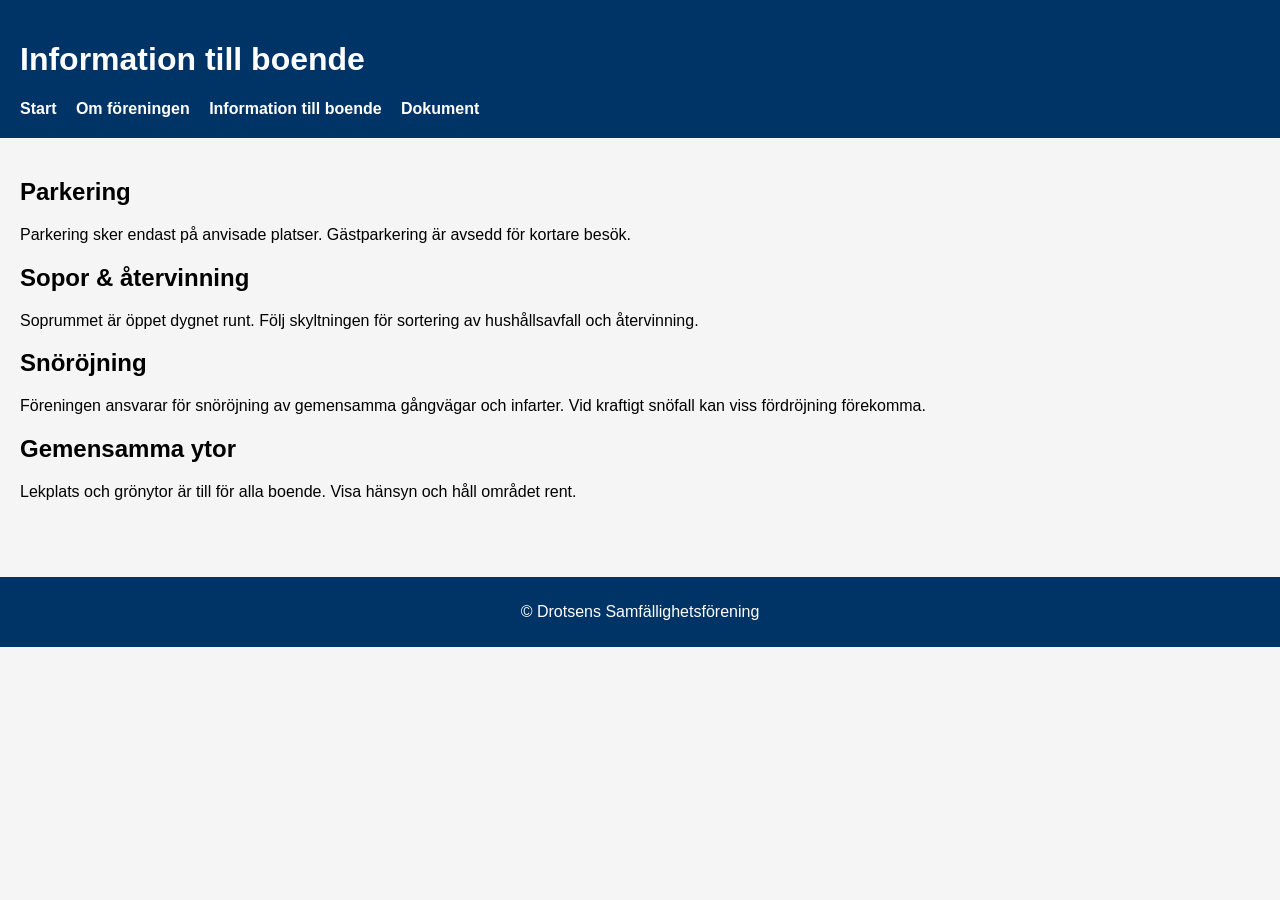
==== boendeinfo.html @ 816b70e7 "Add boendeinfo.html with resident information" ====
<!DOCTYPE html>
<html lang="sv">
<head>
    <meta charset="UTF-8">
    <title>Information till boende – Drotsens Samfällighetsförening</title>
    <link rel="stylesheet" href="css/style.css">
</head>
<body>
    <header>
        <h1>Information till boende</h1>
        <nav>
            <a href="index.html">Start</a>
            <a href="om.html">Om föreningen</a>
            <a href="boendeinfo.html">Information till boende</a>
            <a href="dokument.html">Dokument</a>
        </nav>
    </header>

    <main>
        <h2>Parkering</h2>
        <p>
            Parkering sker endast på anvisade platser. Gästparkering är avsedd för kortare besök.
        </p>

        <h2>Sopor & återvinning</h2>
        <p>
            Soprummet är öppet dygnet runt. Följ skyltningen för sortering av hushållsavfall och återvinning.
        </p>

        <h2>Snöröjning</h2>
        <p>
            Föreningen ansvarar för snöröjning av gemensamma gångvägar och infarter. Vid kraftigt snöfall kan viss fördröjning förekomma.
        </p>

        <h2>Gemensamma ytor</h2>
        <p>
            Lekplats och grönytor är till för alla boende. Visa hänsyn och håll området rent.
        </p>
    </main>

    <footer>
        <p>© Drotsens Samfällighetsförening</p>
    </footer>
</body>
</html>
---- css/style.css ----
body {
    font-family: Arial, sans-serif;
    margin: 0;
    padding: 0;
    background: #f5f5f5;
}

header {
    background: #003366;
    color: white;
    padding: 20px;
}

nav a {
    color: white;
    margin-right: 15px;
    text-decoration: none;
    font-weight: bold;
}

main {
    padding: 20px;
}

footer {
    background: #003366;
    color: white;
    text-align: center;
    padding: 10px;
    margin-top: 40px;
}
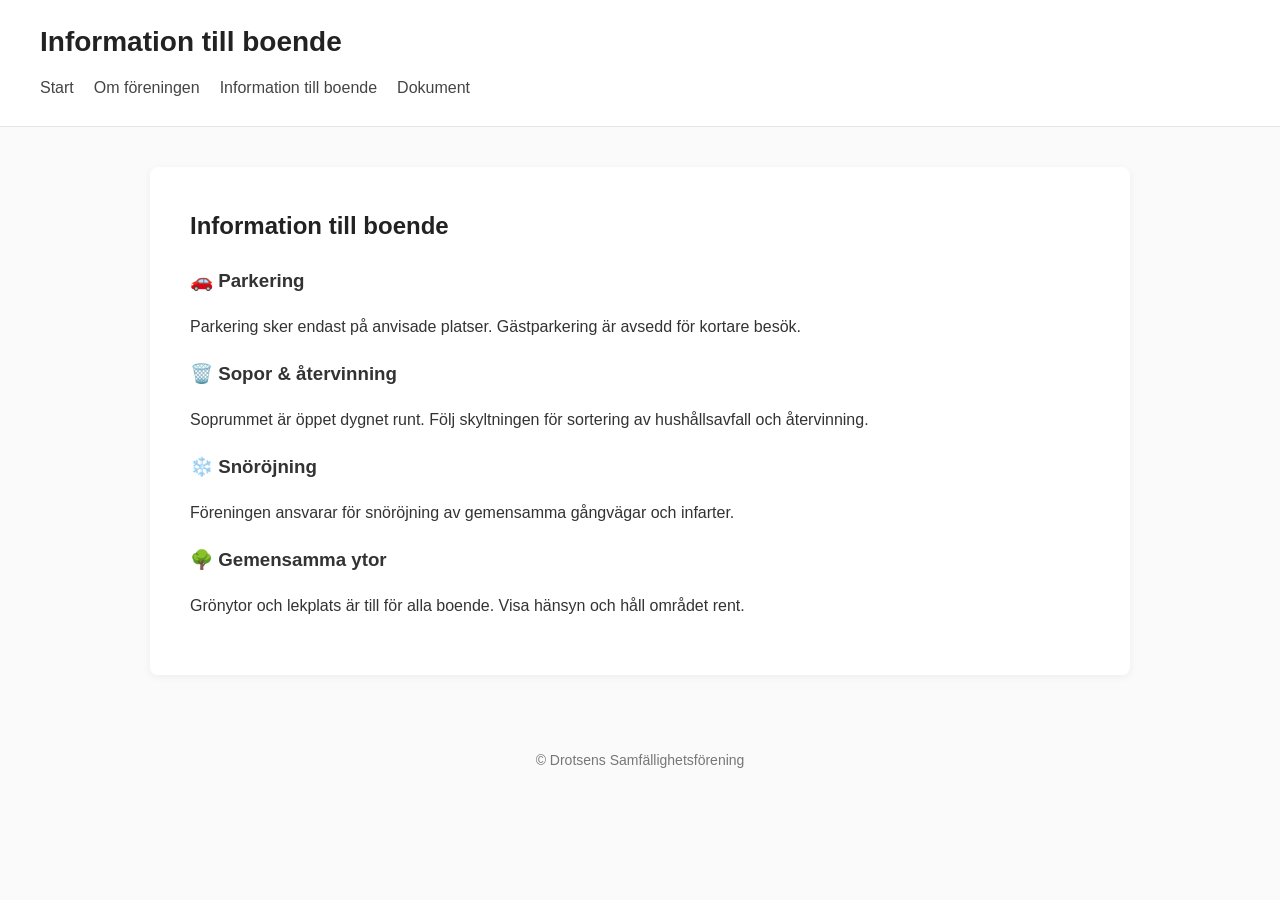
==== commit 7517d56b: "Refactor boendeinfo.html for improved structure" ====
--- a/boendeinfo.html
+++ b/boendeinfo.html
@@ -17,26 +17,30 @@
     </header>
 
     <main>
-        <h2>Parkering</h2>
-        <p>
-            Parkering sker endast på anvisade platser. Gästparkering är avsedd för kortare besök.
-        </p>
+    <h2>Information till boende</h2>
 
-        <h2>Sopor & återvinning</h2>
-        <p>
-            Soprummet är öppet dygnet runt. Följ skyltningen för sortering av hushållsavfall och återvinning.
-        </p>
+    <div class="info-grid">
+        <div class="info-box">
+            <h3>🚗 Parkering</h3>
+            <p>Parkering sker endast på anvisade platser. Gästparkering är avsedd för kortare besök.</p>
+        </div>
 
-        <h2>Snöröjning</h2>
-        <p>
-            Föreningen ansvarar för snöröjning av gemensamma gångvägar och infarter. Vid kraftigt snöfall kan viss fördröjning förekomma.
-        </p>
+        <div class="info-box">
+            <h3>🗑️ Sopor & återvinning</h3>
+            <p>Soprummet är öppet dygnet runt. Följ skyltningen för sortering av hushållsavfall och återvinning.</p>
+        </div>
 
-        <h2>Gemensamma ytor</h2>
-        <p>
-            Lekplats och grönytor är till för alla boende. Visa hänsyn och håll området rent.
-        </p>
-    </main>
+        <div class="info-box">
+            <h3>❄️ Snöröjning</h3>
+            <p>Föreningen ansvarar för snöröjning av gemensamma gångvägar och infarter.</p>
+        </div>
+
+        <div class="info-box">
+            <h3>🌳 Gemensamma ytor</h3>
+            <p>Grönytor och lekplats är till för alla boende. Visa hänsyn och håll området rent.</p>
+        </div>
+    </div>
+</main>
 
     <footer>
         <p>© Drotsens Samfällighetsförening</p>
--- a/css/style.css
+++ b/css/style.css
@@ -1,31 +1,91 @@
+/* Grundstil */
 body {
-    font-family: Arial, sans-serif;
+    font-family: "Segoe UI", Roboto, Arial, sans-serif;
     margin: 0;
     padding: 0;
-    background: #f5f5f5;
+    background: #fafafa;
+    color: #333;
+    line-height: 1.6;
 }
 
+/* Header */
 header {
-    background: #003366;
-    color: white;
-    padding: 20px;
+    background: white;
+    padding: 20px 40px;
+    border-bottom: 1px solid #e5e5e5;
+    display: flex;
+    flex-direction: column;
+    align-items: flex-start;
+}
+
+header h1 {
+    margin: 0 0 10px 0;
+    font-size: 28px;
+    font-weight: 600;
+    color: #222;
+}
+
+/* Navigation */
+nav {
+    display: flex;
+    gap: 20px;
 }
 
 nav a {
-    color: white;
-    margin-right: 15px;
     text-decoration: none;
-    font-weight: bold;
+    color: #444;
+    font-weight: 500;
+    padding-bottom: 4px;
+    transition: color 0.2s, border-color 0.2s;
+    border-bottom: 2px solid transparent;
 }
 
-main {
-    padding: 20px;
+nav a:hover {
+    color: #0066cc;
+    border-bottom: 2px solid #0066cc;
 }
 
+/* Main content */
+main {
+    max-width: 900px;
+    margin: 40px auto;
+    padding: 0 20px;
+    background: white;
+    border-radius: 8px;
+    padding: 40px;
+    box-shadow: 0 2px 8px rgba(0,0,0,0.05);
+}
+
+main h2 {
+    margin-top: 0;
+    font-size: 24px;
+    color: #222;
+}
+
+/* Footer */
 footer {
-    background: #003366;
+    text-align: center;
+    padding: 20px;
+    margin-top: 40px;
+    color: #777;
+    font-size: 14px;
+}
+/* Hero section */
+.hero {
+    background: linear-gradient(135deg, #0066cc, #0099ff);
     color: white;
+    padding: 80px 40px;
+    border-radius: 10px;
     text-align: center;
-    padding: 10px;
-    margin-top: 40px;
+    margin-bottom: 40px;
 }
+
+.hero h2 {
+    font-size: 32px;
+    margin-bottom: 10px;
+}
+
+.hero p {
+    font-size: 18px;
+    opacity: 0.9;
+}
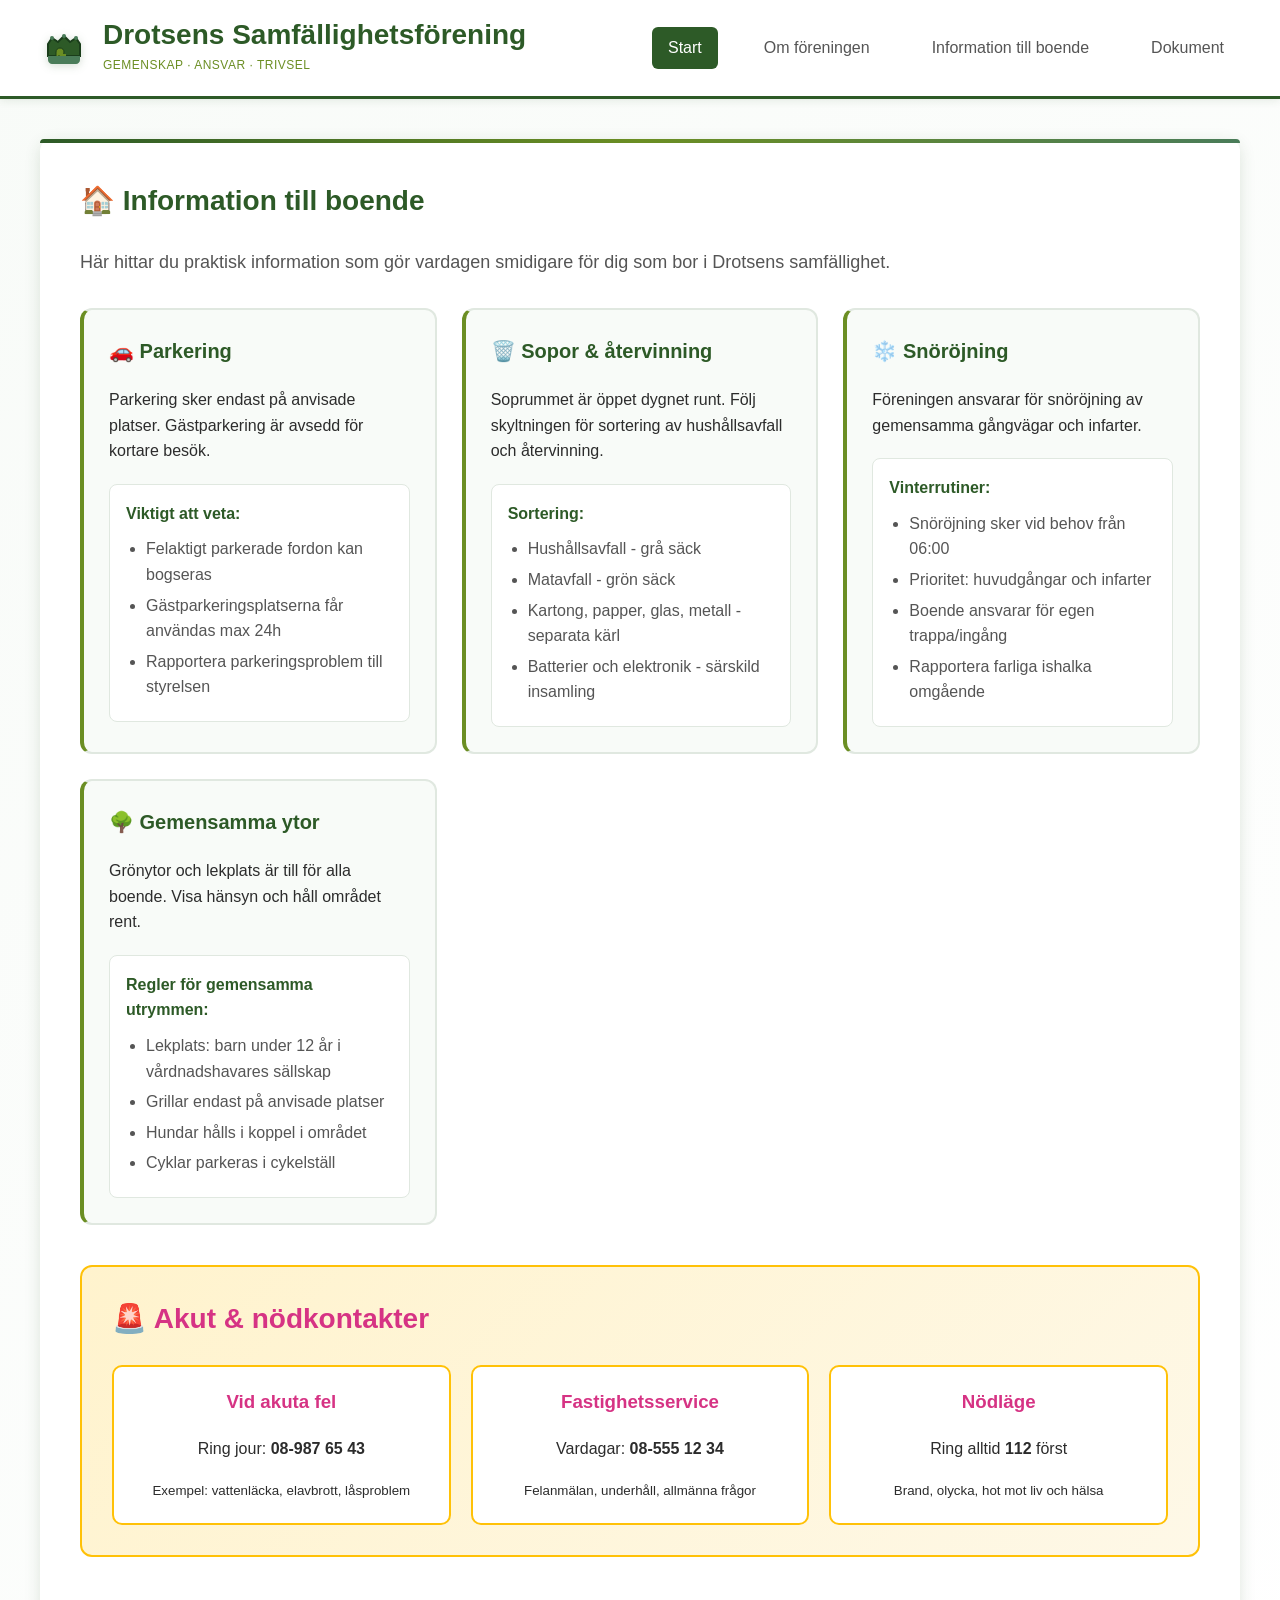
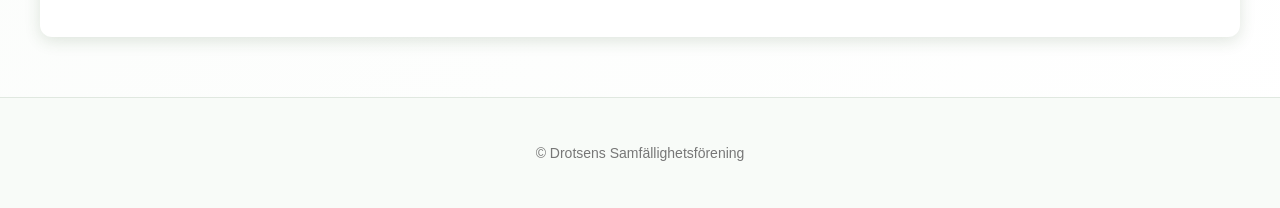
==== commit b1ebb033: "Enhance website layout and content for Drotsens Samfällighetsförening - Updated header structure acr" ====
--- a/boendeinfo.html
+++ b/boendeinfo.html
@@ -7,40 +7,117 @@
 </head>
 <body>
     <header>
-        <h1>Information till boende</h1>
-        <nav>
-            <a href="index.html">Start</a>
-            <a href="om.html">Om föreningen</a>
-            <a href="boendeinfo.html">Information till boende</a>
-            <a href="dokument.html">Dokument</a>
-        </nav>
+        <div class="header-content">
+            <div class="logo">
+                <svg width="48" height="48" viewBox="0 0 48 48" fill="none" xmlns="http://www.w3.org/2000/svg">
+                    <!-- Krona (symbol för kunglig drots) -->
+                    <path d="M8 20L12 14L18 18L24 12L30 18L36 14L40 20V32H8V20Z" fill="#2d5a27" stroke="#1a3d1a" stroke-width="2"/>
+                    <circle cx="12" cy="14" r="2" fill="#4a7c59"/>
+                    <circle cx="24" cy="12" r="2" fill="#4a7c59"/>
+                    <circle cx="36" cy="14" r="2" fill="#4a7c59"/>
+                    <!-- Nyckel (symbol för förvaltarskap) -->
+                    <path d="M16 28C16 26 17.5 24 20 24C22.5 24 24 26 24 28C24 30 22.5 32 20 32H18V34H16V32C16 30 16 30 16 28Z" fill="#6b8e23" stroke="#1a3d1a" stroke-width="1"/>
+                    <rect x="20" y="30" width="6" height="2" fill="#6b8e23"/>
+                    <rect x="20" y="33" width="4" height="2" fill="#6b8e23"/>
+                    <!-- Dekorativa element -->
+                    <path d="M8 32H40V36C40 38 38 40 36 40H12C10 40 8 38 8 36V32Z" fill="#4a7c59"/>
+                </svg>
+                <div class="logo-text">
+                    <h1>Drotsens Samfällighetsförening</h1>
+                    <span class="logo-tagline">Gemenskap · Ansvar · Trivsel</span>
+                </div>
+            </div>
+            <nav>
+                <a href="index.html">Start</a>
+                <a href="om.html">Om föreningen</a>
+                <a href="boendeinfo.html">Information till boende</a>
+                <a href="dokument.html">Dokument</a>
+            </nav>
+        </div>
     </header>
 
     <main>
-    <h2>Information till boende</h2>
+        <h2>🏠 Information till boende</h2>
+        <p class="intro-text">Här hittar du praktisk information som gör vardagen smidigare för dig som bor i Drotsens samfällighet.</p>
 
-    <div class="info-grid">
-        <div class="info-box">
-            <h3>🚗 Parkering</h3>
-            <p>Parkering sker endast på anvisade platser. Gästparkering är avsedd för kortare besök.</p>
+        <div class="info-grid">
+            <div class="info-box enhanced">
+                <h3>🚗 Parkering</h3>
+                <p>Parkering sker endast på anvisade platser. Gästparkering är avsedd för kortare besök.</p>
+                <div class="info-details">
+                    <strong>Viktigt att veta:</strong>
+                    <ul>
+                        <li>Felaktigt parkerade fordon kan bogseras</li>
+                        <li>Gästparkeringsplatserna får användas max 24h</li>
+                        <li>Rapportera parkeringsproblem till styrelsen</li>
+                    </ul>
+                </div>
+            </div>
+
+            <div class="info-box enhanced">
+                <h3>🗑️ Sopor & återvinning</h3>
+                <p>Soprummet är öppet dygnet runt. Följ skyltningen för sortering av hushållsavfall och återvinning.</p>
+                <div class="info-details">
+                    <strong>Sortering:</strong>
+                    <ul>
+                        <li>Hushållsavfall - grå säck</li>
+                        <li>Matavfall - grön säck</li>
+                        <li>Kartong, papper, glas, metall - separata kärl</li>
+                        <li>Batterier och elektronik - särskild insamling</li>
+                    </ul>
+                </div>
+            </div>
+
+            <div class="info-box enhanced">
+                <h3>❄️ Snöröjning</h3>
+                <p>Föreningen ansvarar för snöröjning av gemensamma gångvägar och infarter.</p>
+                <div class="info-details">
+                    <strong>Vinterrutiner:</strong>
+                    <ul>
+                        <li>Snöröjning sker vid behov från 06:00</li>
+                        <li>Prioritet: huvudgångar och infarter</li>
+                        <li>Boende ansvarar för egen trappa/ingång</li>
+                        <li>Rapportera farliga ishalka omgående</li>
+                    </ul>
+                </div>
+            </div>
+
+            <div class="info-box enhanced">
+                <h3>🌳 Gemensamma ytor</h3>
+                <p>Grönytor och lekplats är till för alla boende. Visa hänsyn och håll området rent.</p>
+                <div class="info-details">
+                    <strong>Regler för gemensamma utrymmen:</strong>
+                    <ul>
+                        <li>Lekplats: barn under 12 år i vårdnadshavares sällskap</li>
+                        <li>Grillar endast på anvisade platser</li>
+                        <li>Hundar hålls i koppel i området</li>
+                        <li>Cyklar parkeras i cykelställ</li>
+                    </ul>
+                </div>
+            </div>
         </div>
 
-        <div class="info-box">
-            <h3>🗑️ Sopor & återvinning</h3>
-            <p>Soprummet är öppet dygnet runt. Följ skyltningen för sortering av hushållsavfall och återvinning.</p>
-        </div>
-
-        <div class="info-box">
-            <h3>❄️ Snöröjning</h3>
-            <p>Föreningen ansvarar för snöröjning av gemensamma gångvägar och infarter.</p>
-        </div>
-
-        <div class="info-box">
-            <h3>🌳 Gemensamma ytor</h3>
-            <p>Grönytor och lekplats är till för alla boende. Visa hänsyn och håll området rent.</p>
-        </div>
-    </div>
-</main>
+        <section class="emergency-info">
+            <h2>🚨 Akut & nödkontakter</h2>
+            <div class="emergency-grid">
+                <div class="emergency-card">
+                    <h3>Vid akuta fel</h3>
+                    <p>Ring jour: <strong>08-987 65 43</strong></p>
+                    <small>Exempel: vattenläcka, elavbrott, låsproblem</small>
+                </div>
+                <div class="emergency-card">
+                    <h3>Fastighetsservice</h3>
+                    <p>Vardagar: <strong>08-555 12 34</strong></p>
+                    <small>Felanmälan, underhåll, allmänna frågor</small>
+                </div>
+                <div class="emergency-card">
+                    <h3>Nödläge</h3>
+                    <p>Ring alltid <strong>112</strong> först</p>
+                    <small>Brand, olycka, hot mot liv och hälsa</small>
+                </div>
+            </div>
+        </section>
+    </main>
 
     <footer>
         <p>© Drotsens Samfällighetsförening</p>
--- a/css/style.css
+++ b/css/style.css
@@ -1,91 +1,615 @@
+/* Modern grön färgprofil för Drotsens Samfällighetsförening */
+:root {
+    --primary-green: #2d5a27;
+    --secondary-green: #4a7c59;
+    --accent-green: #6b8e23;
+    --light-green: #f0f8f0;
+    --very-light-green: #f8fbf8;
+    --dark-green: #1a3d1a;
+    --text-dark: #2c2c2c;
+    --text-medium: #555;
+    --text-light: #777;
+    --border-color: #e0e8e0;
+    --shadow-light: 0 2px 8px rgba(45, 90, 39, 0.1);
+    --shadow-medium: 0 4px 16px rgba(45, 90, 39, 0.15);
+}
+
 /* Grundstil */
+* {
+    box-sizing: border-box;
+}
+
 body {
-    font-family: "Segoe UI", Roboto, Arial, sans-serif;
+    font-family: "Segoe UI", -apple-system, BlinkMacSystemFont, Roboto, "Helvetica Neue", Arial, sans-serif;
     margin: 0;
     padding: 0;
-    background: #fafafa;
-    color: #333;
+    background: linear-gradient(135deg, var(--very-light-green) 0%, white 100%);
+    color: var(--text-dark);
     line-height: 1.6;
-}
-
-/* Header */
+    min-height: 100vh;
+}
+
+/* Modern Header med logotyp */
 header {
     background: white;
     padding: 20px 40px;
-    border-bottom: 1px solid #e5e5e5;
+    border-bottom: 3px solid var(--primary-green);
+    box-shadow: var(--shadow-light);
+    position: sticky;
+    top: 0;
+    z-index: 100;
+}
+
+.header-content {
+    max-width: 1200px;
+    margin: 0 auto;
     display: flex;
-    flex-direction: column;
-    align-items: flex-start;
-}
-
-header h1 {
-    margin: 0 0 10px 0;
+    justify-content: space-between;
+    align-items: center;
+    flex-wrap: wrap;
+    gap: 20px;
+}
+
+.logo {
+    display: flex;
+    align-items: center;
+    gap: 15px;
+}
+
+.logo svg {
+    flex-shrink: 0;
+    filter: drop-shadow(0 2px 4px rgba(45, 90, 39, 0.2));
+}
+
+.logo-text h1 {
+    margin: 0;
     font-size: 28px;
-    font-weight: 600;
-    color: #222;
+    font-weight: 700;
+    color: var(--primary-green);
+    line-height: 1.1;
+}
+
+.logo-tagline {
+    font-size: 12px;
+    color: var(--accent-green);
+    font-weight: 500;
+    letter-spacing: 0.5px;
+    text-transform: uppercase;
 }
 
 /* Navigation */
 nav {
     display: flex;
-    gap: 20px;
+    gap: 30px;
+    align-items: center;
 }
 
 nav a {
     text-decoration: none;
-    color: #444;
+    color: var(--text-medium);
     font-weight: 500;
-    padding-bottom: 4px;
-    transition: color 0.2s, border-color 0.2s;
-    border-bottom: 2px solid transparent;
+    padding: 8px 16px;
+    border-radius: 6px;
+    transition: all 0.3s ease;
+    position: relative;
 }
 
 nav a:hover {
-    color: #0066cc;
-    border-bottom: 2px solid #0066cc;
+    color: var(--primary-green);
+    background: var(--light-green);
+    transform: translateY(-1px);
+}
+
+nav a[href*="index.html"] {
+    background: var(--primary-green);
+    color: white;
+}
+
+nav a[href*="index.html"]:hover {
+    background: var(--secondary-green);
+    color: white;
 }
 
 /* Main content */
 main {
-    max-width: 900px;
+    max-width: 1200px;
     margin: 40px auto;
     padding: 0 20px;
     background: white;
-    border-radius: 8px;
+    border-radius: 12px;
     padding: 40px;
-    box-shadow: 0 2px 8px rgba(0,0,0,0.05);
+    box-shadow: var(--shadow-medium);
+    position: relative;
+}
+
+main::before {
+    content: '';
+    position: absolute;
+    top: 0;
+    left: 0;
+    right: 0;
+    height: 4px;
+    background: linear-gradient(90deg, var(--primary-green), var(--accent-green), var(--secondary-green));
+    border-radius: 12px 12px 0 0;
 }
 
 main h2 {
     margin-top: 0;
+    font-size: 28px;
+    color: var(--primary-green);
+    font-weight: 700;
+}
+
+.intro-text {
+    font-size: 18px;
+    color: var(--text-medium);
+    margin-bottom: 30px;
+    line-height: 1.7;
+}
+
+/* Hero section */
+.hero {
+    background: linear-gradient(135deg, var(--primary-green) 0%, var(--secondary-green) 100%);
+    color: white;
+    padding: 60px 40px;
+    border-radius: 12px;
+    text-align: center;
+    margin-bottom: 40px;
+    position: relative;
+    overflow: hidden;
+}
+
+.hero::before {
+    content: '';
+    position: absolute;
+    top: -50%;
+    left: -50%;
+    width: 200%;
+    height: 200%;
+    background: radial-gradient(circle, rgba(255,255,255,0.1) 0%, transparent 70%);
+    animation: float 6s ease-in-out infinite;
+}
+
+@keyframes float {
+    0%, 100% { transform: translate(-50%, -50%) rotate(0deg); }
+    50% { transform: translate(-50%, -50%) rotate(180deg); }
+}
+
+.hero h2 {
+    font-size: 36px;
+    margin-bottom: 15px;
+    color: white;
+    position: relative;
+    z-index: 1;
+}
+
+.hero p {
+    font-size: 20px;
+    opacity: 0.95;
+    position: relative;
+    z-index: 1;
+}
+
+/* Snabblänkar */
+.quick-links {
+    margin: 50px 0;
+}
+
+.link-grid {
+    display: grid;
+    grid-template-columns: repeat(auto-fit, minmax(280px, 1fr));
+    gap: 20px;
+    margin-top: 20px;
+}
+
+.link-card {
+    display: block;
+    text-decoration: none;
+    background: var(--very-light-green);
+    padding: 25px;
+    border-radius: 12px;
+    border: 2px solid var(--border-color);
+    transition: all 0.3s ease;
+    position: relative;
+    overflow: hidden;
+}
+
+.link-card::before {
+    content: '';
+    position: absolute;
+    top: 0;
+    left: 0;
+    width: 100%;
+    height: 4px;
+    background: var(--accent-green);
+    transform: scaleX(0);
+    transition: transform 0.3s ease;
+}
+
+.link-card:hover {
+    transform: translateY(-5px);
+    box-shadow: var(--shadow-medium);
+    border-color: var(--secondary-green);
+}
+
+.link-card:hover::before {
+    transform: scaleX(1);
+}
+
+.link-icon {
+    font-size: 32px;
+    margin-bottom: 15px;
+}
+
+.link-card h3 {
+    margin: 0 0 10px 0;
+    color: var(--primary-green);
+    font-size: 20px;
+}
+
+.link-card p {
+    margin: 0;
+    color: var(--text-medium);
+    line-height: 1.5;
+}
+
+/* Kontakt sektioner */
+.contact-section, .contact-highlight {
+    background: var(--light-green);
+    padding: 40px;
+    border-radius: 12px;
+    margin: 40px 0;
+}
+
+.contact-grid, .contact-options {
+    display: grid;
+    grid-template-columns: repeat(auto-fit, minmax(280px, 1fr));
+    gap: 25px;
+    margin-top: 25px;
+}
+
+.contact-card, .contact-option {
+    background: white;
+    padding: 25px;
+    border-radius: 10px;
+    border: 1px solid var(--border-color);
+    box-shadow: var(--shadow-light);
+    transition: transform 0.2s ease;
+}
+
+.contact-card:hover, .contact-option:hover {
+    transform: translateY(-2px);
+}
+
+.contact-card h3 {
+    margin-top: 0;
+    color: var(--primary-green);
+    font-size: 18px;
+}
+
+.contact-option {
+    display: flex;
+    align-items: center;
+    gap: 15px;
+}
+
+.contact-icon {
     font-size: 24px;
-    color: #222;
+}
+
+/* Info grid förbättrad */
+.info-grid {
+    display: grid;
+    grid-template-columns: repeat(auto-fit, minmax(320px, 1fr));
+    gap: 25px;
+    margin-top: 30px;
+}
+
+.info-box {
+    background: var(--very-light-green);
+    padding: 25px;
+    border-radius: 12px;
+    border: 2px solid var(--border-color);
+    transition: all 0.3s ease;
+    position: relative;
+}
+
+.info-box:hover {
+    border-color: var(--secondary-green);
+    transform: translateY(-3px);
+    box-shadow: var(--shadow-medium);
+}
+
+.info-box h3 {
+    margin-top: 0;
+    font-size: 20px;
+    color: var(--primary-green);
+}
+
+.info-box.enhanced {
+    border-left: 4px solid var(--accent-green);
+}
+
+.info-details {
+    margin-top: 20px;
+    padding: 16px;
+    background: white;
+    border-radius: 8px;
+    border: 1px solid var(--border-color);
+}
+
+.info-details strong {
+    color: var(--primary-green);
+}
+
+.info-details ul {
+    margin: 10px 0 0 0;
+    padding-left: 20px;
+}
+
+.info-details li {
+    margin: 5px 0;
+    color: var(--text-medium);
+}
+
+/* Dokument sektioner */
+.document-sections {
+    margin-top: 30px;
+}
+
+.doc-section {
+    margin-bottom: 40px;
+}
+
+.doc-section h3 {
+    font-size: 22px;
+    color: var(--primary-green);
+    margin-bottom: 20px;
+    padding-bottom: 10px;
+    border-bottom: 2px solid var(--border-color);
+}
+
+.document-grid {
+    display: grid;
+    grid-template-columns: repeat(auto-fill, minmax(350px, 1fr));
+    gap: 20px;
+}
+
+.document-card {
+    display: flex;
+    align-items: center;
+    gap: 20px;
+    background: white;
+    padding: 20px;
+    border-radius: 12px;
+    border: 2px solid var(--border-color);
+    text-decoration: none;
+    transition: all 0.3s ease;
+    position: relative;
+}
+
+.document-card:hover {
+    border-color: var(--secondary-green);
+    transform: translateY(-2px);
+    box-shadow: var(--shadow-medium);
+}
+
+.document-card.recent {
+    border-color: var(--accent-green);
+    background: var(--very-light-green);
+}
+
+.doc-icon {
+    font-size: 32px;
+    flex-shrink: 0;
+}
+
+.doc-content h4 {
+    margin: 0 0 8px 0;
+    font-size: 18px;
+    color: var(--primary-green);
+}
+
+.doc-content p {
+    margin: 0 0 8px 0;
+    color: var(--text-medium);
+    font-size: 14px;
+    line-height: 1.4;
+}
+
+.doc-meta {
+    font-size: 12px;
+    color: var(--text-light);
+    font-style: italic;
+}
+
+.recent-badge {
+    position: absolute;
+    top: -8px;
+    right: 15px;
+    background: var(--accent-green);
+    color: white;
+    padding: 4px 12px;
+    border-radius: 12px;
+    font-size: 11px;
+    font-weight: 600;
+}
+
+.document-info {
+    background: var(--light-green);
+    border: 2px solid var(--secondary-green);
+    margin-top: 40px;
+}
+
+/* Mission cards (om.html) */
+.mission-grid {
+    display: grid;
+    grid-template-columns: repeat(auto-fit, minmax(250px, 1fr));
+    gap: 25px;
+    margin-top: 30px;
+}
+
+.mission-card {
+    text-align: center;
+    padding: 30px 20px;
+    background: white;
+    border-radius: 12px;
+    border: 2px solid var(--border-color);
+    transition: all 0.3s ease;
+}
+
+.mission-card:hover {
+    border-color: var(--secondary-green);
+    transform: translateY(-5px);
+    box-shadow: var(--shadow-medium);
+}
+
+.mission-icon {
+    font-size: 48px;
+    margin-bottom: 20px;
+}
+
+.mission-card h3 {
+    color: var(--primary-green);
+    margin: 0 0 15px 0;
+}
+
+/* Styrelse sektion */
+.board-section {
+    margin: 50px 0;
+}
+
+.board-grid {
+    display: grid;
+    grid-template-columns: repeat(auto-fit, minmax(250px, 1fr));
+    gap: 20px;
+    margin-top: 25px;
+}
+
+.board-member {
+    background: white;
+    padding: 25px;
+    border-radius: 10px;
+    border: 2px solid var(--border-color);
+    text-align: center;
+    transition: all 0.3s ease;
+}
+
+.board-member:hover {
+    border-color: var(--secondary-green);
+    transform: translateY(-3px);
+    box-shadow: var(--shadow-medium);
+}
+
+.member-role {
+    font-weight: 700;
+    color: var(--primary-green);
+    font-size: 16px;
+    margin-bottom: 8px;
+}
+
+.member-name {
+    font-size: 18px;
+    color: var(--text-dark);
+    margin-bottom: 8px;
+    font-weight: 600;
+}
+
+.member-contact {
+    font-size: 14px;
+    color: var(--text-medium);
+}
+
+/* Nöd/akut information */
+.emergency-info {
+    background: linear-gradient(135deg, #fff3cd 0%, #fef8e7 100%);
+    padding: 30px;
+    border-radius: 12px;
+    border: 2px solid #ffc107;
+    margin: 40px 0;
+}
+
+.emergency-info h2 {
+    color: #d63384;
+    margin-top: 0;
+}
+
+.emergency-grid {
+    display: grid;
+    grid-template-columns: repeat(auto-fit, minmax(250px, 1fr));
+    gap: 20px;
+    margin-top: 20px;
+}
+
+.emergency-card {
+    background: white;
+    padding: 20px;
+    border-radius: 10px;
+    border: 2px solid #ffc107;
+    text-align: center;
+}
+
+.emergency-card h3 {
+    color: #d63384;
+    margin-top: 0;
+}
+
+.intro-section {
+    margin-bottom: 50px;
 }
 
 /* Footer */
 footer {
     text-align: center;
-    padding: 20px;
-    margin-top: 40px;
-    color: #777;
+    padding: 30px 20px;
+    margin-top: 60px;
+    color: var(--text-light);
     font-size: 14px;
-}
-/* Hero section */
-.hero {
-    background: linear-gradient(135deg, #0066cc, #0099ff);
-    color: white;
-    padding: 80px 40px;
-    border-radius: 10px;
-    text-align: center;
-    margin-bottom: 40px;
-}
-
-.hero h2 {
-    font-size: 32px;
-    margin-bottom: 10px;
-}
-
-.hero p {
-    font-size: 18px;
-    opacity: 0.9;
-}
+    border-top: 1px solid var(--border-color);
+    background: var(--very-light-green);
+}
+
+/* Responsiv design */
+@media (max-width: 768px) {
+    .header-content {
+        flex-direction: column;
+        align-items: center;
+        text-align: center;
+    }
+    
+    .logo {
+        flex-direction: column;
+        gap: 10px;
+    }
+    
+    nav {
+        flex-wrap: wrap;
+        justify-content: center;
+        gap: 15px;
+    }
+    
+    main {
+        margin: 20px auto;
+        padding: 20px;
+    }
+    
+    .hero {
+        padding: 40px 20px;
+    }
+    
+    .hero h2 {
+        font-size: 28px;
+    }
+    
+    .contact-grid, .contact-options, .board-grid {
+        grid-template-columns: 1fr;
+    }
+    
+    .mission-grid, .info-grid {
+        grid-template-columns: 1fr;
+    }
+    
+    .document-grid {
+        grid-template-columns: 1fr;
+    }
+}
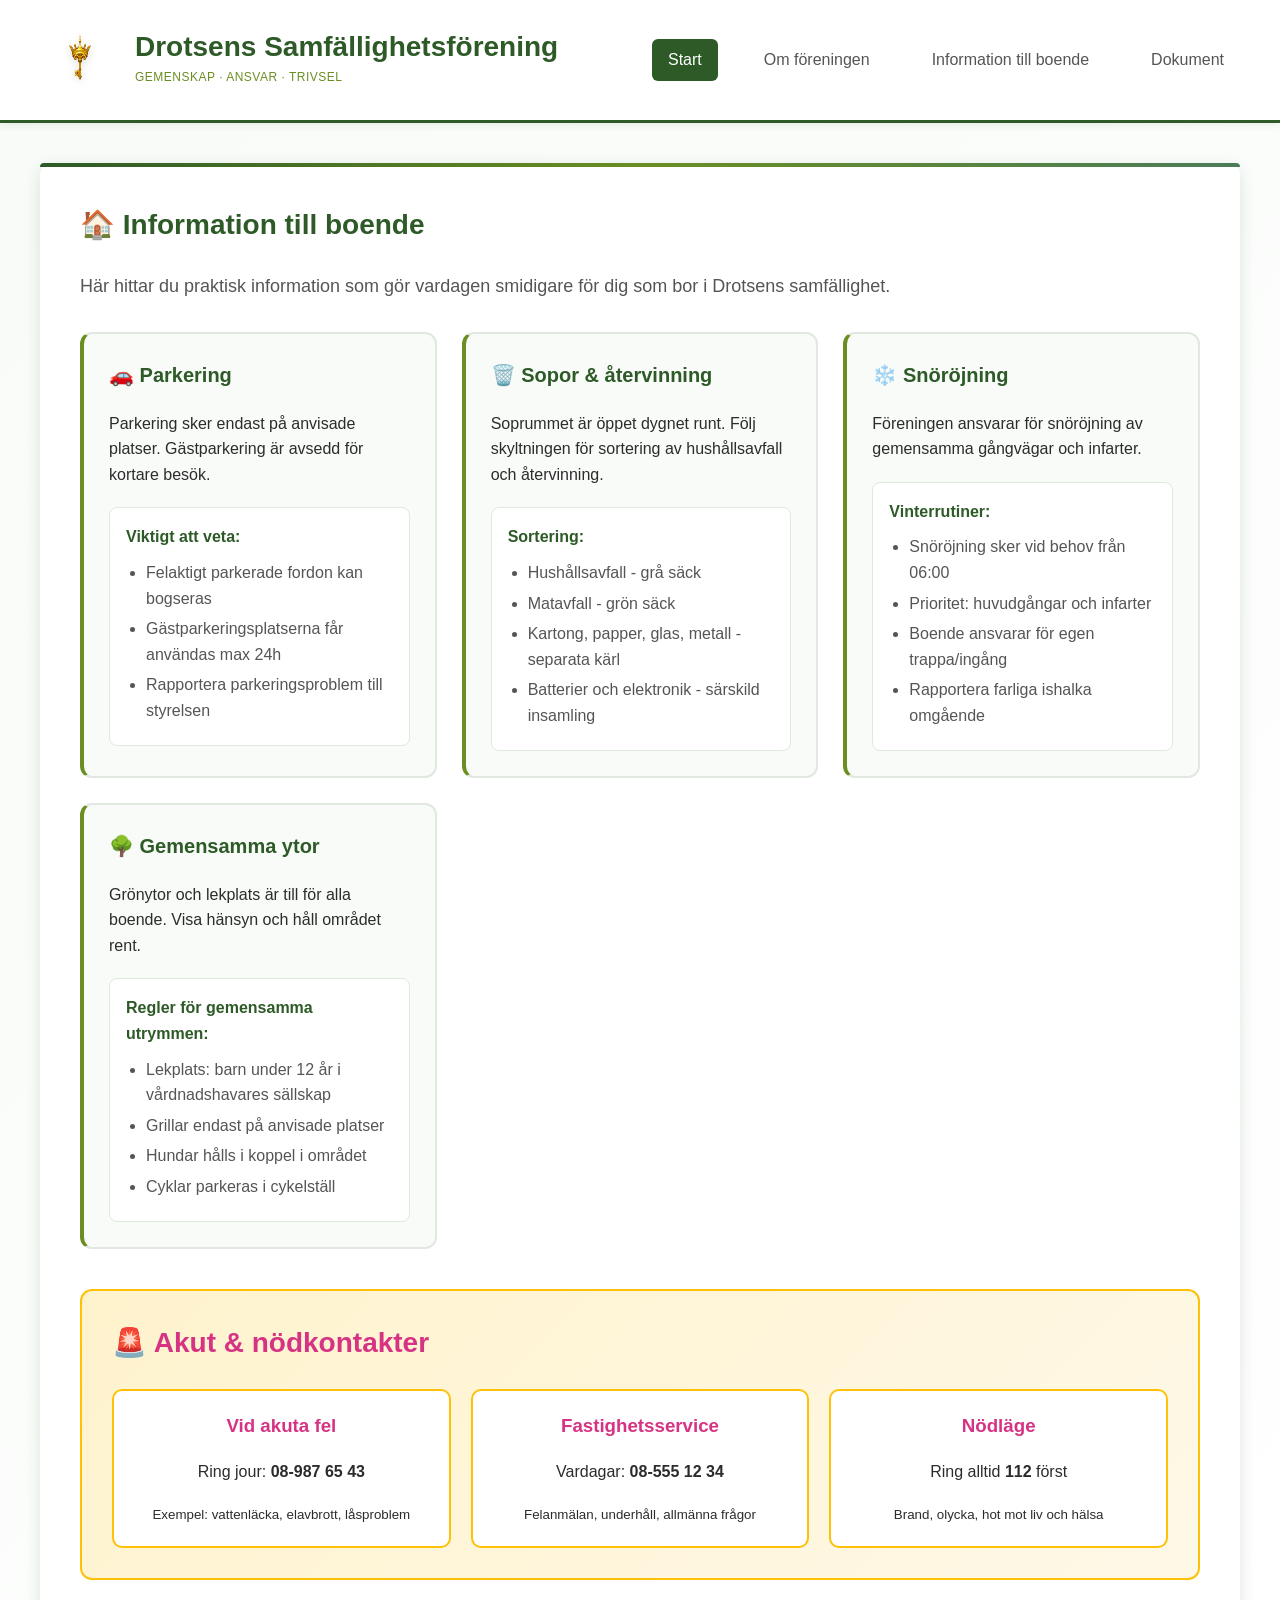
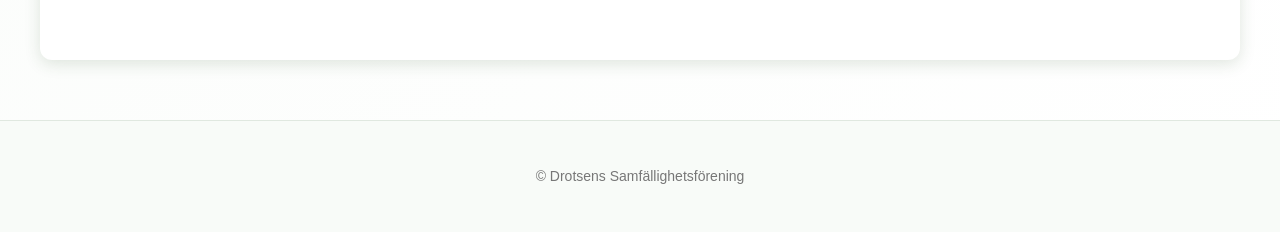
==== commit 8bb4306e: "ny logo" ====
--- a/boendeinfo.html
+++ b/boendeinfo.html
@@ -9,19 +9,7 @@
     <header>
         <div class="header-content">
             <div class="logo">
-                <svg width="48" height="48" viewBox="0 0 48 48" fill="none" xmlns="http://www.w3.org/2000/svg">
-                    <!-- Krona (symbol för kunglig drots) -->
-                    <path d="M8 20L12 14L18 18L24 12L30 18L36 14L40 20V32H8V20Z" fill="#2d5a27" stroke="#1a3d1a" stroke-width="2"/>
-                    <circle cx="12" cy="14" r="2" fill="#4a7c59"/>
-                    <circle cx="24" cy="12" r="2" fill="#4a7c59"/>
-                    <circle cx="36" cy="14" r="2" fill="#4a7c59"/>
-                    <!-- Nyckel (symbol för förvaltarskap) -->
-                    <path d="M16 28C16 26 17.5 24 20 24C22.5 24 24 26 24 28C24 30 22.5 32 20 32H18V34H16V32C16 30 16 30 16 28Z" fill="#6b8e23" stroke="#1a3d1a" stroke-width="1"/>
-                    <rect x="20" y="30" width="6" height="2" fill="#6b8e23"/>
-                    <rect x="20" y="33" width="4" height="2" fill="#6b8e23"/>
-                    <!-- Dekorativa element -->
-                    <path d="M8 32H40V36C40 38 38 40 36 40H12C10 40 8 38 8 36V32Z" fill="#4a7c59"/>
-                </svg>
+                <img src="bilder/Krona och nyckel log.png" alt="Drotsens Samfällighetsförening logotyp" width="80" height="80">
                 <div class="logo-text">
                     <h1>Drotsens Samfällighetsförening</h1>
                     <span class="logo-tagline">Gemenskap · Ansvar · Trivsel</span>
--- a/css/style.css
+++ b/css/style.css
@@ -61,6 +61,12 @@
     filter: drop-shadow(0 2px 4px rgba(45, 90, 39, 0.2));
 }
 
+.logo img {
+    flex-shrink: 0;
+    filter: drop-shadow(0 2px 4px rgba(45, 90, 39, 0.2));
+    border-radius: 4px;
+}
+
 .logo-text h1 {
     margin: 0;
     font-size: 28px;
